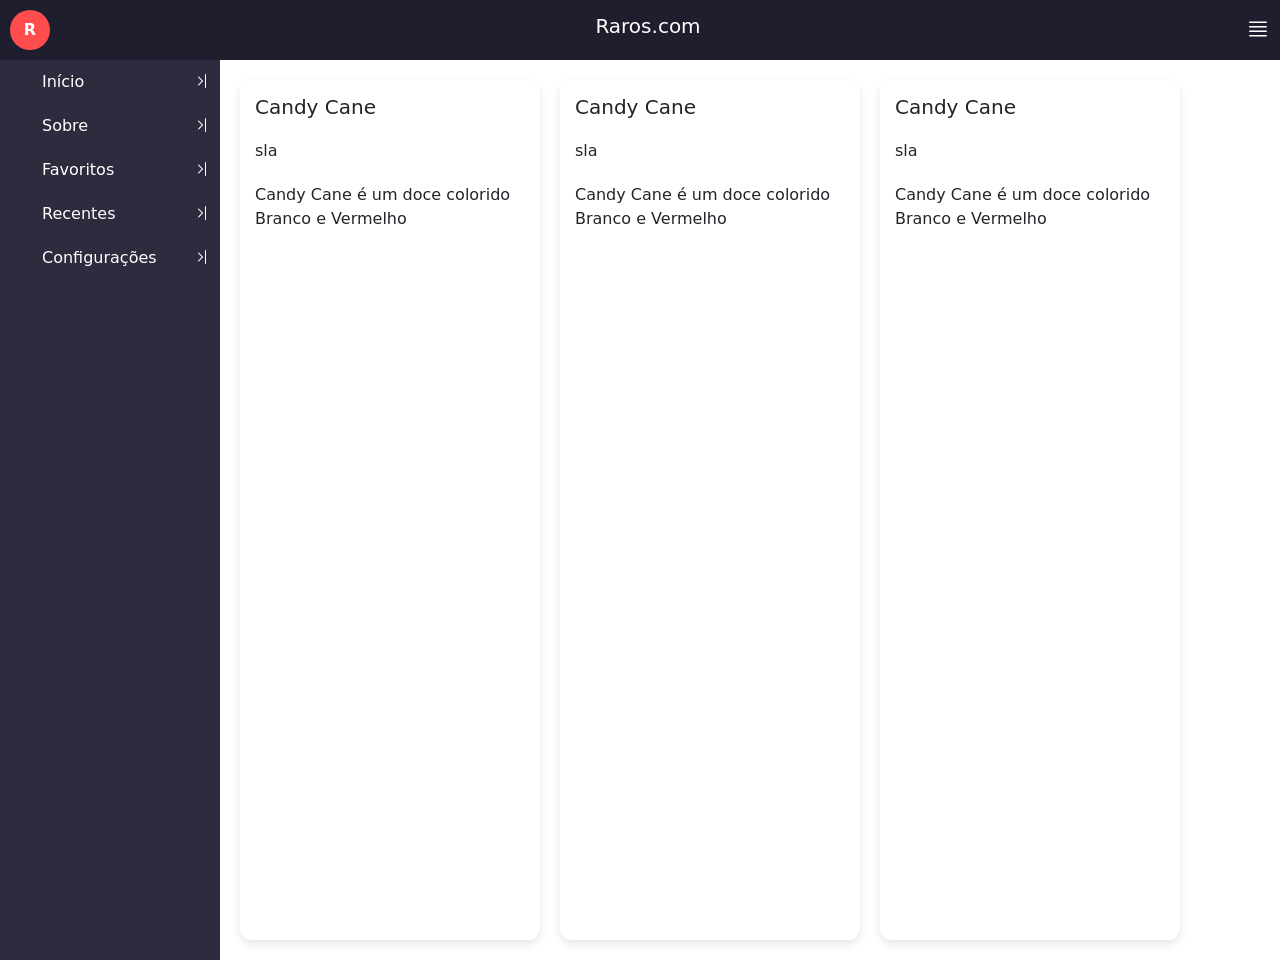
==== index.html @ c01b54f5 "att" ====
<!DOCTYPE html>
<html lang="pt-BR">

<head>
    <meta charset="UTF-8">
    <meta name="viewport" content="width=device-width, initial-scale=1.0">
    <title> Meu site! </title>
    <link rel="stylesheet" href="styles.css">
    <link href="https://cdn.jsdelivr.net/npm/bootstrap@5.3.8/dist/css/bootstrap.min.css" rel="stylesheet">
    <link rel="stylesheet" href="https://cdn.jsdelivr.net/npm/bootstrap-icons@1.11.3/font/bootstrap-icons.css">

</head>

<body>
    <header>
        <div class="logo">R</div>
        <h1 class="titulo-principal">Raros.com</h1>
        <div class="menu-hamburguer">
            <i class="bi bi-justify"></i>

        </div>

    </header>

    <section>
        <nav>
            <ul>
                <li>
                    <a href="#">
                        <div class="opcao">

                            <div class="icone-inicial">

                            </div>
                            <div class="rotulo">
                                Início
                            </div>
                            <div class="icone-final">
                                <i class="bi bi-chevron-bar-right"></i>
                            </div>

                        </div>

                    </a>
                </li>
                <li>
                    <a href="#">
                        <div class="opcao">

                            <div class="icone-inicial">

                            </div>
                            <div class="rotulo">
                                Sobre
                            </div>
                            <div class="icone-final">
                                <i class="bi bi-chevron-bar-right"></i>

                            </div>

                        </div>

                    </a>
                </li>
                <li>
                    <a href="#">
                        <div class="opcao">

                            <div class="icone-inicial">

                            </div>
                            <div class="rotulo">
                                Favoritos
                            </div>
                            <div class="icone-final">
                                <i class="bi bi-chevron-bar-right"></i>

                            </div>

                        </div>

                    </a>
                </li>
                <li>
                    <a href="#">
                        <div class="opcao">

                            <div class="icone-inicial">

                            </div>
                            <div class="rotulo">
                                Recentes
                            </div>
                            <div class="icone-final">
                                <i class="bi bi-chevron-bar-right"></i>

                            </div>

                        </div>

                    </a>
                </li>
                <li>
                    <a href="#">
                        <div class="opcao">

                            <div class="icone-inicial">

                            </div>
                            <div class="rotulo">
                                Configurações
                            </div>
                            <div class="icone-final">
                                <i class="bi bi-chevron-bar-right"></i>

                            </div>

                        </div>
                    </a>
                </li>
            </ul>

        </nav>

        <main>
            <div class="cartao">

                <section class="corpo-do-cartao">

                    <div class="titulo-da-noticia">
                        <h1>Candy Cane</h1>
                    </div>
                    <div class="classificacao-da-noticia">
                        <span class="categoria-da-noticia">
                            sla
                        </span>

                    </div>
                    <div class="descricao">
                        <p>Candy Cane é um doce colorido Branco e Vermelho</p>
                    </div>


                </section>
            </div>

            <div class="cartao">

                <section class="corpo-do-cartao">

                    <div class="titulo-da-noticia">
                        <h1>Candy Cane</h1>
                    </div>
                    <div class="classificacao-da-noticia">
                        <span class="categoria-da-noticia">
                            sla
                        </span>

                    </div>
                    <div class="descricao">
                        <p>Candy Cane é um doce colorido Branco e Vermelho</p>
                    </div>


                </section>
            </div>

            <div class="cartao">

                <section class="corpo-do-cartao">

                    <div class="titulo-da-noticia">
                        <h1>Candy Cane</h1>
                    </div>
                    <div class="classificacao-da-noticia">
                        <span class="categoria-da-noticia">
                            sla
                        </span>

                    </div>
                    <div class="descricao">
                        <p>Candy Cane é um doce colorido Branco e Vermelho</p>
                    </div>


                </section>
            </div>
        </main>
    </section>

    <footer>

    </footer>
</body>



</html>
---- styles.css ----
/* RESET BÁSICO */
* {
    margin: 0;
    padding: 0;
    box-sizing: border-box;
}

body {
    font-family: Arial, sans-serif;
    background: #f4f6f9;
}

/* HEADER */
header {
    display: flex;
    align-items: center;
    justify-content: space-between;
    background: #1e1e2f;
    color: white;
    padding: 10px 10px;
}

.logo {
    background: #ff4d4d;
    width: 40px;
    height: 40px;
    border-radius: 50%;
    display: flex;
    align-items: center;
    justify-content: center;
    font-weight: bold;
}

.titulo-principal {
    font-size: 20px;
}

.menu-hamburguer i {
    font-size: 24px;
    cursor: pointer;
}
.menu-hamburguer i:hover {
    color: #b1adad;
}

/* LAYOUT PRINCIPAL */
section {
    display: flex;
}

/* MENU LATERAL */
nav {
    width:220px;
    background: #2c2c3e;
    min-height: 100vh;
}

nav ul {
    list-style: none;
}

nav li a {
    text-decoration: none;
    color: white;
}

.opcao {
    display: flex;
    align-items: center;
    justify-content: space-between;
    padding: 10px;
    transition: 0.3s;
}

.opcao:hover {
    background: #3d3d55;
}

/* TEXTO DO MENU */
.rotulo {
    flex: 1;
    margin-left: 0px;
}

/* CONTEÚDO PRINCIPAL */
main {
    flex: 1;
    padding: 20px;
    display: flex;
    gap: 20px;
    flex-wrap: wrap;
}

/* CARTÕES */
.cartao {
    background: white;
    width: 300px;
    border-radius: 12px;
    box-shadow: 0px 4px 10px rgba(0,0,0,0.1);
    padding: 15px;
    transition: 0.3s;
}

.cartao:hover {
    transform: translateY(-5px);
}

/* CONTEÚDO DO CARTÃO */
.titulo-da-noticia h1 {
    font-size: 20px;
    margin-bottom: 10px;
}

.classificacao-da-noticia {
    margin-bottom: 10px;
}

.categoria {
    background: #ff4d4d;
    color: white;
    padding: 5px 10px;
    border-radius: 8px;
    font-size: 12px;
}

.descrição p {
    color: #555;
    font-size: 14px;
}

.corpo-do-cartao {
    display: flex;
    flex-direction: column;
    gap: 10px;
}

.titulo-da-noticia {
    font-size: 18px;
    font-weight: bold;
}

.descrição {
    font-size: 14px;
    color: #555;
}

.cartao {
    display: flex;
    flex-direction: column;
    justify-content: space-between;
}
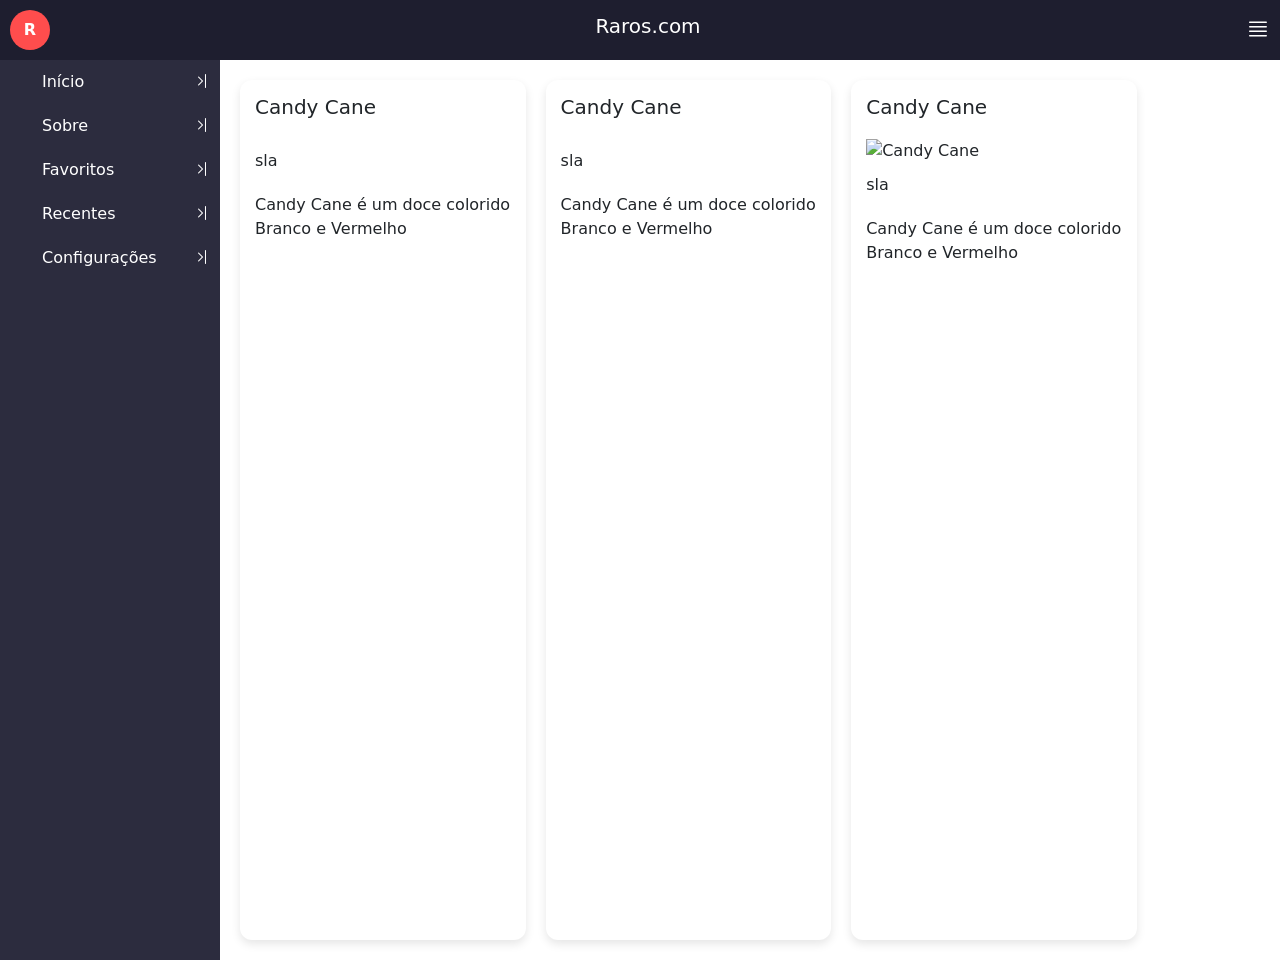
==== commit 31dcaba4: "add" ====
--- a/index.html
+++ b/index.html
@@ -124,12 +124,13 @@
 
         <main>
             <div class="cartao">
-
+                
                 <section class="corpo-do-cartao">
 
                     <div class="titulo-da-noticia">
                         <h1>Candy Cane</h1>
                     </div>
+                    <img src="https://picsum.photos/201/300?grayscale" alt="">
                     <div class="classificacao-da-noticia">
                         <span class="categoria-da-noticia">
                             sla
@@ -151,6 +152,7 @@
                     <div class="titulo-da-noticia">
                         <h1>Candy Cane</h1>
                     </div>
+                    <img src="https://picsum.photos/200/300?grayscale" alt="">
                     <div class="classificacao-da-noticia">
                         <span class="categoria-da-noticia">
                             sla
@@ -172,6 +174,7 @@
                     <div class="titulo-da-noticia">
                         <h1>Candy Cane</h1>
                     </div>
+                    <img src="https://picsum.photos/202/300?grayscale" alt="Candy Cane">
                     <div class="classificacao-da-noticia">
                         <span class="categoria-da-noticia">
                             sla
--- a/styles.css
+++ b/styles.css
@@ -95,6 +95,7 @@
 .cartao {
     background: white;
     width: 300px;
+    width: 28%;
     border-radius: 12px;
     box-shadow: 0px 4px 10px rgba(0,0,0,0.1);
     padding: 15px;
@@ -148,4 +149,31 @@
     display: flex;
     flex-direction: column;
     justify-content: space-between;
+}
+
+@media (max-width: 768px) {
+    section {
+        flex-direction: column;
+    }
+
+    nav {
+        width: 100%;
+        min-height: auto;
+    }
+
+    main {
+        justify-content: center;
+    }
+
+    .cartao {
+        max-width: 100%;
+    }
+    .logo {
+        width: 30px;
+        height: 30px;
+        font-size: 14px;
+    }
+    .titulo-da-principal {
+        font-size: 18px;
+    }
 }
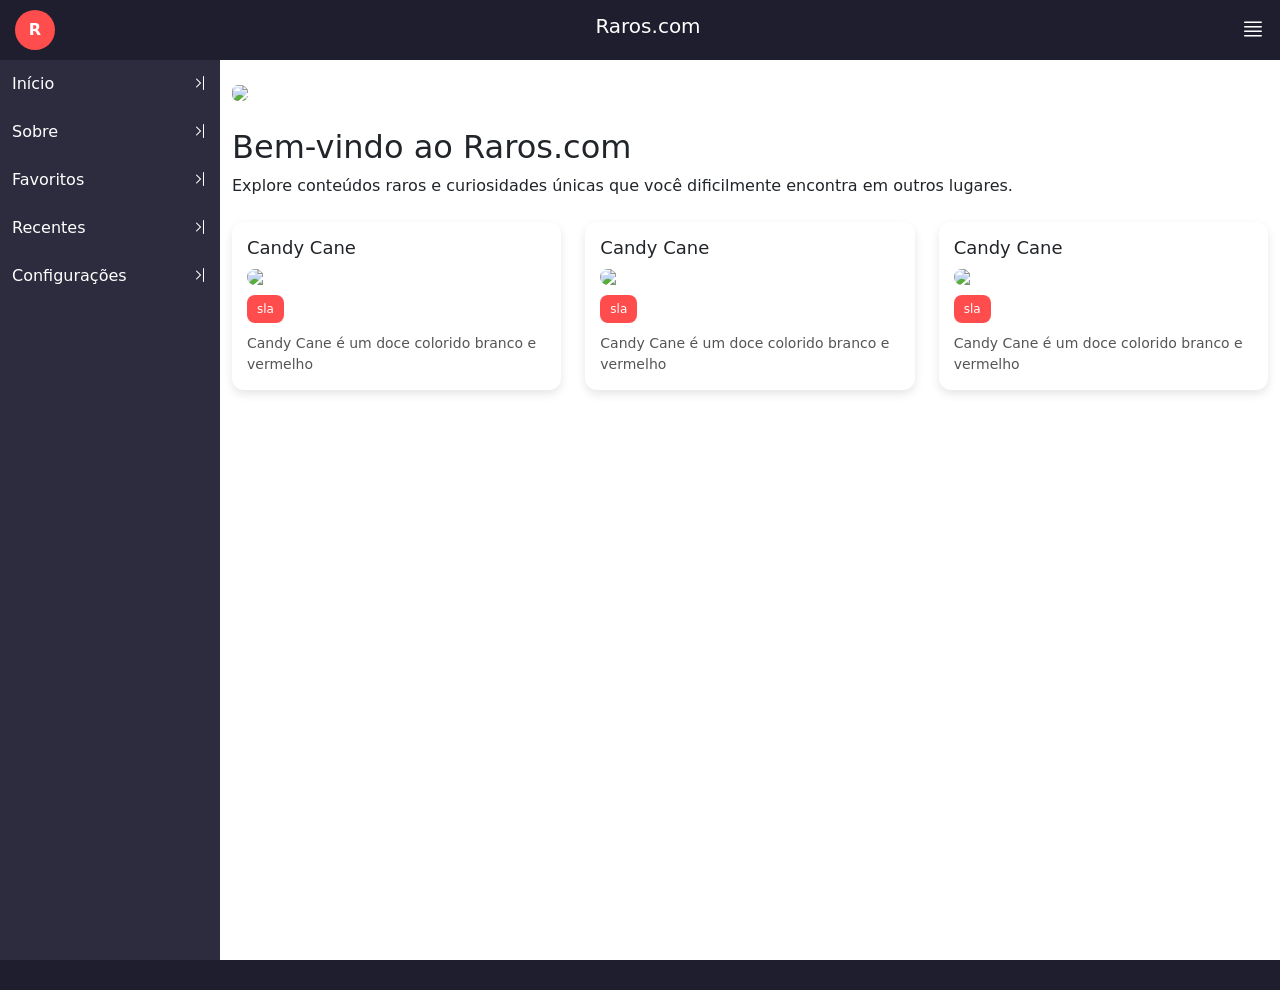
==== commit ce369fbb: "att" ====
--- a/index.html
+++ b/index.html
@@ -122,73 +122,55 @@
 
         </nav>
 
-        <main>
-            <div class="cartao">
-                
-                <section class="corpo-do-cartao">
+<main class="container-fluid">
 
-                    <div class="titulo-da-noticia">
+        <div class="mb-4">
+            <img src="https://picsum.photos/1200/300" class="img-fluid w-100 rounded">
+        </div>
+
+        <div class="mb-4">
+            <h2>Bem-vindo ao Raros.com</h2>
+            <p>Explore conteúdos raros e curiosidades únicas que você dificilmente encontra em outros lugares.</p>
+        </div>
+
+        <div class="row">
+
+            <div class="col-md-4 col-12 mb-4">
+                <div class="cartao">
+                    <div class="corpo-do-cartao">
                         <h1>Candy Cane</h1>
+                        <img src="https://picsum.photos/200/300?1">
+                        <span class="categoria-da-noticia">sla</span>
+                        <p>Candy Cane é um doce colorido branco e vermelho</p>
                     </div>
-                    <img src="https://picsum.photos/201/300?grayscale" alt="">
-                    <div class="classificacao-da-noticia">
-                        <span class="categoria-da-noticia">
-                            sla
-                        </span>
-
-                    </div>
-                    <div class="descricao">
-                        <p>Candy Cane é um doce colorido Branco e Vermelho</p>
-                    </div>
-
-
-                </section>
+                </div>
             </div>
 
-            <div class="cartao">
-
-                <section class="corpo-do-cartao">
-
-                    <div class="titulo-da-noticia">
+            <div class="col-md-4 col-12 mb-4">
+                <div class="cartao">
+                    <div class="corpo-do-cartao">
                         <h1>Candy Cane</h1>
+                        <img src="https://picsum.photos/200/300?2">
+                        <span class="categoria-da-noticia">sla</span>
+                        <p>Candy Cane é um doce colorido branco e vermelho</p>
                     </div>
-                    <img src="https://picsum.photos/200/300?grayscale" alt="">
-                    <div class="classificacao-da-noticia">
-                        <span class="categoria-da-noticia">
-                            sla
-                        </span>
-
-                    </div>
-                    <div class="descricao">
-                        <p>Candy Cane é um doce colorido Branco e Vermelho</p>
-                    </div>
-
-
-                </section>
+                </div>
             </div>
 
-            <div class="cartao">
+            <div class="col-md-4 col-12 mb-4">
+                <div class="cartao">
+                    <div class="corpo-do-cartao">
+                        <h1>Candy Cane</h1>
+                        <img src="https://picsum.photos/200/300?3">
+                        <span class="categoria-da-noticia">sla</span>
+                        <p>Candy Cane é um doce colorido branco e vermelho</p>
+                    </div>
+                </div>
+            </div>
 
-                <section class="corpo-do-cartao">
+        </div>
 
-                    <div class="titulo-da-noticia">
-                        <h1>Candy Cane</h1>
-                    </div>
-                    <img src="https://picsum.photos/202/300?grayscale" alt="Candy Cane">
-                    <div class="classificacao-da-noticia">
-                        <span class="categoria-da-noticia">
-                            sla
-                        </span>
-
-                    </div>
-                    <div class="descricao">
-                        <p>Candy Cane é um doce colorido Branco e Vermelho</p>
-                    </div>
-
-
-                </section>
-            </div>
-        </main>
+    </main>
     </section>
 
     <footer>
--- a/styles.css
+++ b/styles.css
@@ -1,4 +1,4 @@
-/* RESET BÁSICO */
+/* RESET */
 * {
     margin: 0;
     padding: 0;
@@ -17,7 +17,7 @@
     justify-content: space-between;
     background: #1e1e2f;
     color: white;
-    padding: 10px 10px;
+    padding: 10px 15px;
 }
 
 .logo {
@@ -39,27 +39,29 @@
     font-size: 24px;
     cursor: pointer;
 }
+
 .menu-hamburguer i:hover {
     color: #b1adad;
 }
 
-/* LAYOUT PRINCIPAL */
+/* LAYOUT */
 section {
     display: flex;
 }
 
 /* MENU LATERAL */
 nav {
-    width:220px;
+    width: 220px;
     background: #2c2c3e;
     min-height: 100vh;
 }
 
 nav ul {
     list-style: none;
+    padding: 0;
 }
 
-nav li a {
+nav a {
     text-decoration: none;
     color: white;
 }
@@ -68,7 +70,7 @@
     display: flex;
     align-items: center;
     justify-content: space-between;
-    padding: 10px;
+    padding: 12px;
     transition: 0.3s;
 }
 
@@ -76,29 +78,24 @@
     background: #3d3d55;
 }
 
-/* TEXTO DO MENU */
+/* TEXTO MENU */
 .rotulo {
     flex: 1;
-    margin-left: 0px;
 }
 
-/* CONTEÚDO PRINCIPAL */
+/* MAIN */
 main {
     flex: 1;
     padding: 20px;
-    display: flex;
-    gap: 20px;
-    flex-wrap: wrap;
 }
 
-/* CARTÕES */
+/* CARDS (mantendo seu estilo) */
 .cartao {
     background: white;
-    width: 300px;
-    width: 28%;
     border-radius: 12px;
     box-shadow: 0px 4px 10px rgba(0,0,0,0.1);
     padding: 15px;
+    height: 100%;
     transition: 0.3s;
 }
 
@@ -106,52 +103,51 @@
     transform: translateY(-5px);
 }
 
-/* CONTEÚDO DO CARTÃO */
-.titulo-da-noticia h1 {
-    font-size: 20px;
-    margin-bottom: 10px;
-}
-
-.classificacao-da-noticia {
-    margin-bottom: 10px;
-}
-
-.categoria {
-    background: #ff4d4d;
-    color: white;
-    padding: 5px 10px;
-    border-radius: 8px;
-    font-size: 12px;
-}
-
-.descrição p {
-    color: #555;
-    font-size: 14px;
-}
-
+/* CONTEÚDO DO CARD */
 .corpo-do-cartao {
     display: flex;
     flex-direction: column;
     gap: 10px;
 }
 
-.titulo-da-noticia {
+.corpo-do-cartao h1 {
     font-size: 18px;
-    font-weight: bold;
+    margin: 0;
 }
 
-.descrição {
+.corpo-do-cartao img {
+    width: 100%;
+    border-radius: 8px;
+}
+
+/* CATEGORIA */
+.categoria-da-noticia {
+    background: #ff4d4d;
+    color: white;
+    padding: 5px 10px;
+    border-radius: 8px;
+    font-size: 12px;
+    width: fit-content;
+}
+
+/* TEXTO */
+.corpo-do-cartao p {
     font-size: 14px;
     color: #555;
+    margin: 0;
 }
 
-.cartao {
-    display: flex;
-    flex-direction: column;
-    justify-content: space-between;
+/* FOOTER */
+footer {
+    background: #1e1e2f;
+    color: white;
+    text-align: center;
+    padding: 15px;
 }
 
+/* RESPONSIVO */
 @media (max-width: 768px) {
+
     section {
         flex-direction: column;
     }
@@ -162,18 +158,16 @@
     }
 
     main {
-        justify-content: center;
+        padding: 10px;
     }
 
-    .cartao {
-        max-width: 100%;
-    }
     .logo {
         width: 30px;
         height: 30px;
         font-size: 14px;
     }
-    .titulo-da-principal {
-        font-size: 18px;
+
+    .titulo-principal {
+        font-size: 16px;
     }
 }
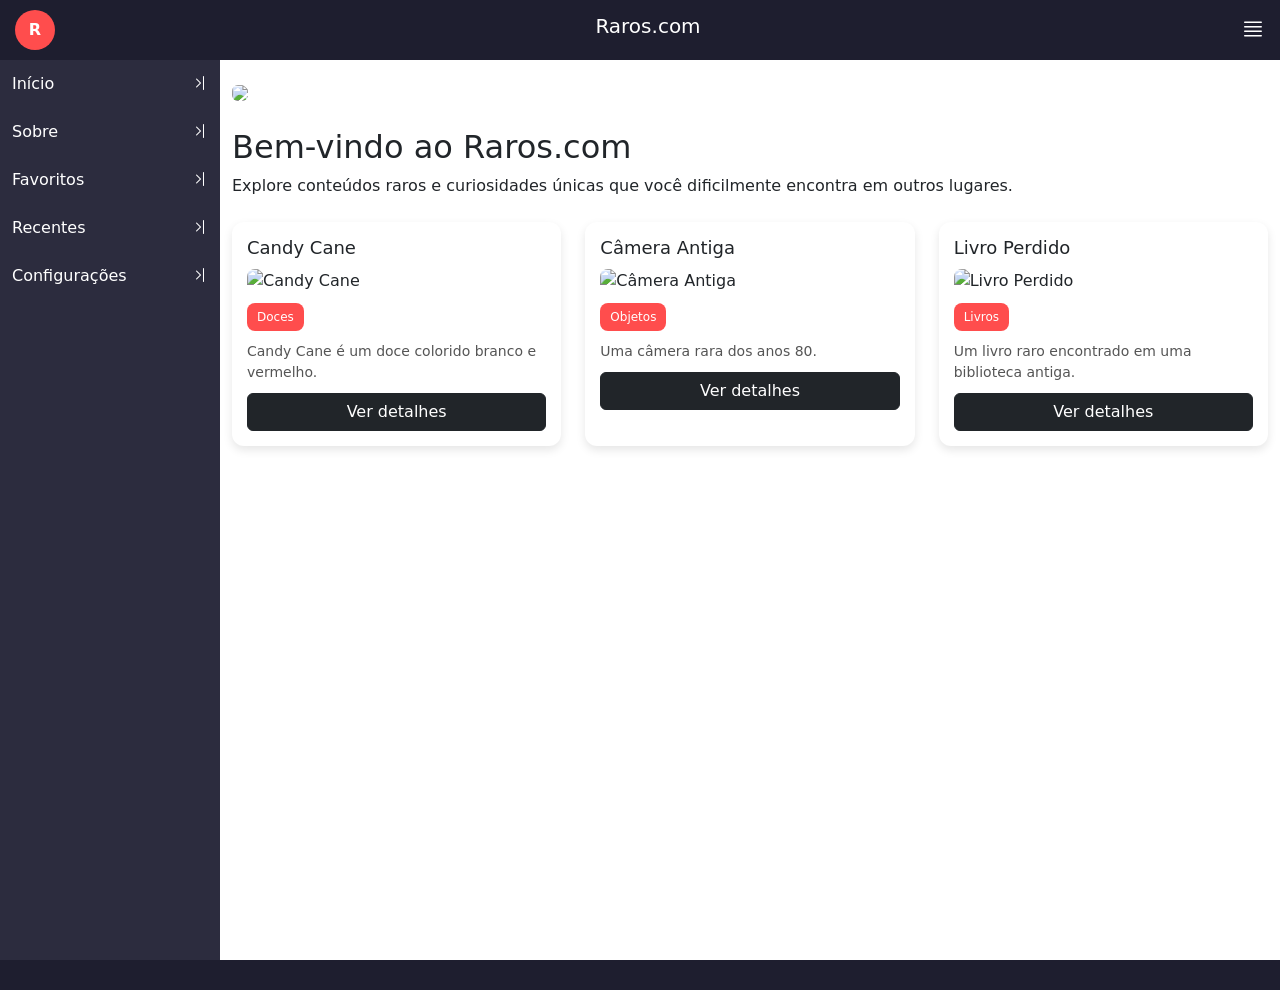
==== commit a4234392: "add" ====
--- a/index.html
+++ b/index.html
@@ -133,42 +133,7 @@
             <p>Explore conteúdos raros e curiosidades únicas que você dificilmente encontra em outros lugares.</p>
         </div>
 
-        <div class="row">
-
-            <div class="col-md-4 col-12 mb-4">
-                <div class="cartao">
-                    <div class="corpo-do-cartao">
-                        <h1>Candy Cane</h1>
-                        <img src="https://picsum.photos/200/300?1">
-                        <span class="categoria-da-noticia">sla</span>
-                        <p>Candy Cane é um doce colorido branco e vermelho</p>
-                    </div>
-                </div>
-            </div>
-
-            <div class="col-md-4 col-12 mb-4">
-                <div class="cartao">
-                    <div class="corpo-do-cartao">
-                        <h1>Candy Cane</h1>
-                        <img src="https://picsum.photos/200/300?2">
-                        <span class="categoria-da-noticia">sla</span>
-                        <p>Candy Cane é um doce colorido branco e vermelho</p>
-                    </div>
-                </div>
-            </div>
-
-            <div class="col-md-4 col-12 mb-4">
-                <div class="cartao">
-                    <div class="corpo-do-cartao">
-                        <h1>Candy Cane</h1>
-                        <img src="https://picsum.photos/200/300?3">
-                        <span class="categoria-da-noticia">sla</span>
-                        <p>Candy Cane é um doce colorido branco e vermelho</p>
-                    </div>
-                </div>
-            </div>
-
-        </div>
+       <div class="row" id="cards-container"></div>
 
     </main>
     </section>
@@ -176,6 +141,8 @@
     <footer>
 
     </footer>
+
+    <script src="/Script.js"></script>
 </body>
 
 
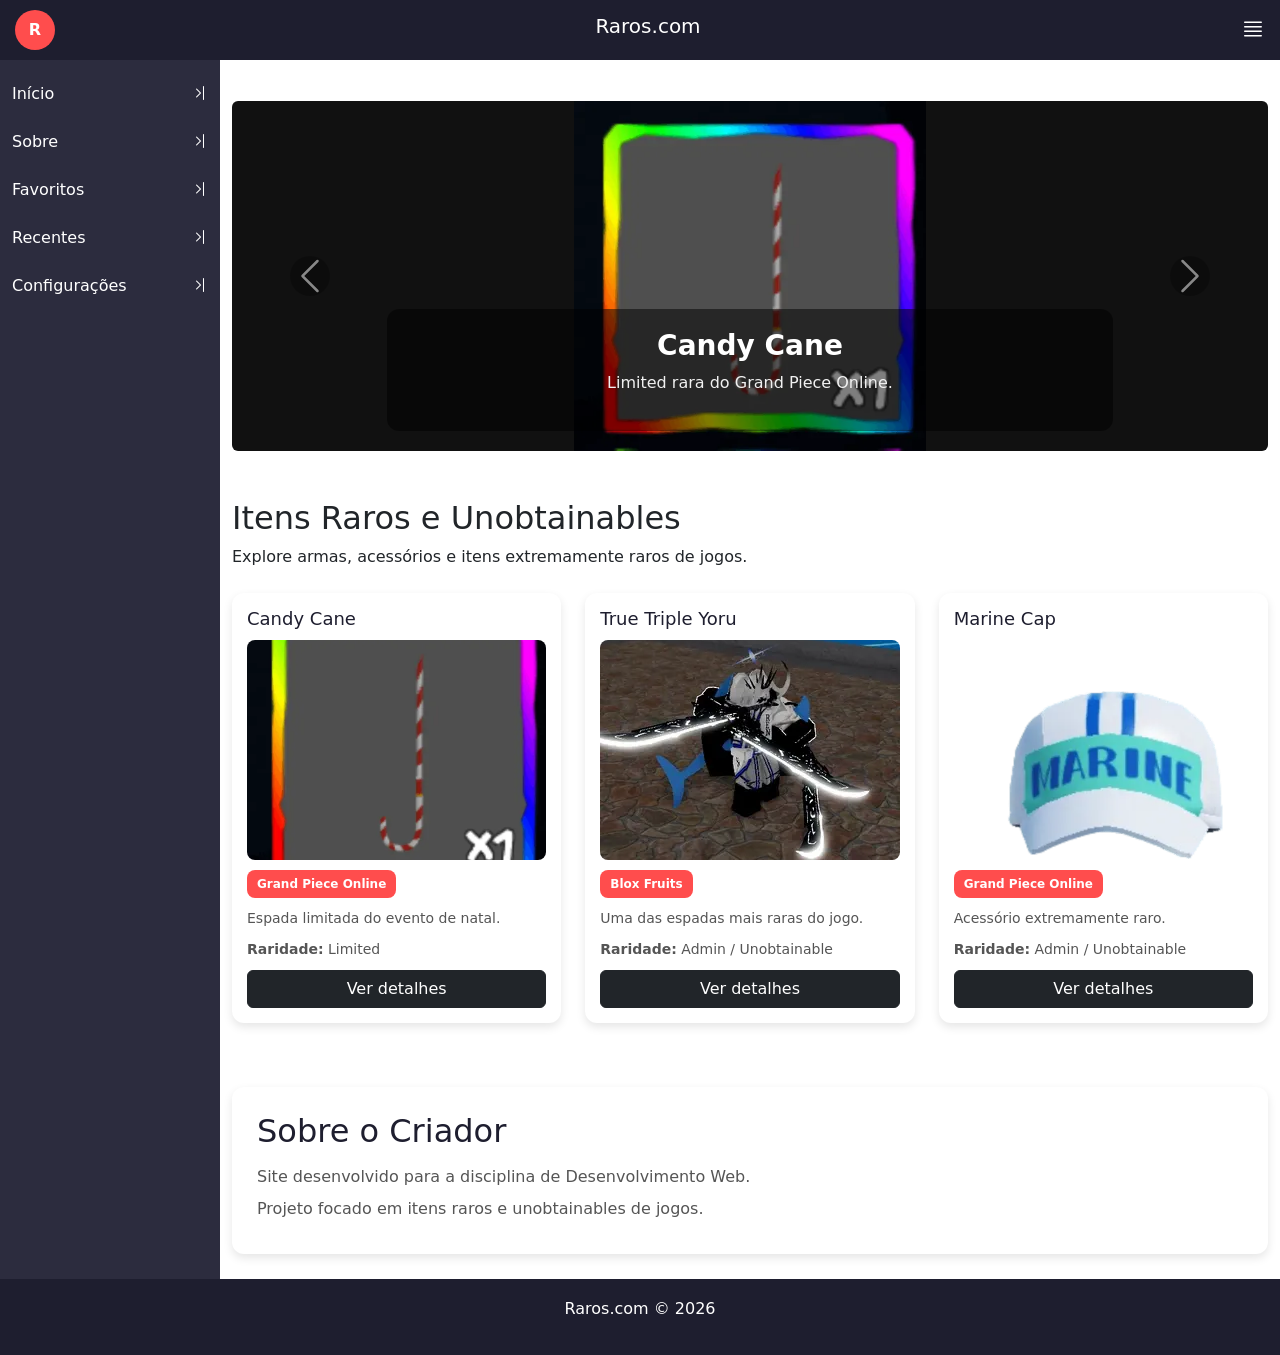
==== commit 4cd7d00a: "att" ====
--- a/index.html
+++ b/index.html
@@ -2,20 +2,33 @@
 <html lang="pt-BR">
 
 <head>
+
     <meta charset="UTF-8">
+
     <meta name="viewport" content="width=device-width, initial-scale=1.0">
-    <title> Meu site! </title>
+
+    <title>Raros.com</title>
+
     <link rel="stylesheet" href="styles.css">
-    <link href="https://cdn.jsdelivr.net/npm/bootstrap@5.3.8/dist/css/bootstrap.min.css" rel="stylesheet">
-    <link rel="stylesheet" href="https://cdn.jsdelivr.net/npm/bootstrap-icons@1.11.3/font/bootstrap-icons.css">
+
+    <link href="https://cdn.jsdelivr.net/npm/bootstrap@5.3.8/dist/css/bootstrap.min.css"
+        rel="stylesheet">
+
+    <link rel="stylesheet"
+        href="https://cdn.jsdelivr.net/npm/bootstrap-icons@1.11.3/font/bootstrap-icons.css">
 
 </head>
 
 <body>
+
     <header>
+
         <div class="logo">R</div>
+
         <h1 class="titulo-principal">Raros.com</h1>
+
         <div class="menu-hamburguer">
+
             <i class="bi bi-justify"></i>
 
         </div>
@@ -23,128 +36,247 @@
     </header>
 
     <section>
+
         <nav>
+
             <ul>
-                <li>
-                    <a href="#">
-                        <div class="opcao">
-
-                            <div class="icone-inicial">
-
-                            </div>
+
+                <li>
+
+                    <a href="index.html">
+
+                        <div class="opcao">
+
+                            <div class="icone-inicial"></div>
+
                             <div class="rotulo">
                                 Início
                             </div>
-                            <div class="icone-final">
-                                <i class="bi bi-chevron-bar-right"></i>
-                            </div>
-
-                        </div>
-
-                    </a>
-                </li>
-                <li>
-                    <a href="#">
-                        <div class="opcao">
-
-                            <div class="icone-inicial">
-
-                            </div>
+
+                            <div class="icone-final">
+                                <i class="bi bi-chevron-bar-right"></i>
+                            </div>
+
+                        </div>
+
+                    </a>
+
+                </li>
+
+                <li>
+
+                    <a href="#">
+
+                        <div class="opcao">
+
+                            <div class="icone-inicial"></div>
+
                             <div class="rotulo">
                                 Sobre
                             </div>
-                            <div class="icone-final">
-                                <i class="bi bi-chevron-bar-right"></i>
-
-                            </div>
-
-                        </div>
-
-                    </a>
-                </li>
-                <li>
-                    <a href="#">
-                        <div class="opcao">
-
-                            <div class="icone-inicial">
-
-                            </div>
+
+                            <div class="icone-final">
+                                <i class="bi bi-chevron-bar-right"></i>
+                            </div>
+
+                        </div>
+
+                    </a>
+
+                </li>
+
+                <li>
+
+                    <a href="#">
+
+                        <div class="opcao">
+
+                            <div class="icone-inicial"></div>
+
                             <div class="rotulo">
                                 Favoritos
                             </div>
-                            <div class="icone-final">
-                                <i class="bi bi-chevron-bar-right"></i>
-
-                            </div>
-
-                        </div>
-
-                    </a>
-                </li>
-                <li>
-                    <a href="#">
-                        <div class="opcao">
-
-                            <div class="icone-inicial">
-
-                            </div>
+
+                            <div class="icone-final">
+                                <i class="bi bi-chevron-bar-right"></i>
+                            </div>
+
+                        </div>
+
+                    </a>
+
+                </li>
+
+                <li>
+
+                    <a href="#">
+
+                        <div class="opcao">
+
+                            <div class="icone-inicial"></div>
+
                             <div class="rotulo">
                                 Recentes
                             </div>
-                            <div class="icone-final">
-                                <i class="bi bi-chevron-bar-right"></i>
-
-                            </div>
-
-                        </div>
-
-                    </a>
-                </li>
-                <li>
-                    <a href="#">
-                        <div class="opcao">
-
-                            <div class="icone-inicial">
-
-                            </div>
+
+                            <div class="icone-final">
+                                <i class="bi bi-chevron-bar-right"></i>
+                            </div>
+
+                        </div>
+
+                    </a>
+
+                </li>
+
+                <li>
+
+                    <a href="#">
+
+                        <div class="opcao">
+
+                            <div class="icone-inicial"></div>
+
                             <div class="rotulo">
                                 Configurações
                             </div>
-                            <div class="icone-final">
-                                <i class="bi bi-chevron-bar-right"></i>
-
-                            </div>
-
-                        </div>
-                    </a>
-                </li>
+
+                            <div class="icone-final">
+                                <i class="bi bi-chevron-bar-right"></i>
+                            </div>
+
+                        </div>
+
+                    </a>
+
+                </li>
+
             </ul>
 
         </nav>
 
-<main class="container-fluid">
-
-        <div class="mb-4">
-            <img src="https://picsum.photos/1200/300" class="img-fluid w-100 rounded">
-        </div>
-
-        <div class="mb-4">
-            <h2>Bem-vindo ao Raros.com</h2>
-            <p>Explore conteúdos raros e curiosidades únicas que você dificilmente encontra em outros lugares.</p>
-        </div>
-
-       <div class="row" id="cards-container"></div>
-
-    </main>
+        <main class="container-fluid">
+
+            <!-- CARROSSEL -->
+
+            <div id="carouselExample"
+                class="carousel slide mb-5 mt-3">
+
+                <div class="carousel-inner">
+
+                    <div class="carousel-item active">
+
+                        <img src="./img do site/cc.webp"
+                            class="d-block w-100 rounded">
+
+                        <div class="carousel-caption d-none d-md-block">
+
+                            <h5>Candy Cane</h5>
+
+                            <p>Limited rara do Grand Piece Online.</p>
+
+                        </div>
+
+                    </div>
+
+                    <div class="carousel-item">
+
+                        <img src="./img do site/triple yoru.webp"
+                            class="d-block w-100 rounded">
+
+                        <div class="carousel-caption d-none d-md-block">
+
+                            <h5>True Triple Yoru</h5>
+
+                            <p>Uma das armas mais raras do Blox Fruits.</p>
+
+                        </div>
+
+                    </div>
+
+                    <div class="carousel-item">
+
+                        <img src="./img do site/marine cap.webp"
+                            class="d-block w-100 rounded">
+
+                        <div class="carousel-caption d-none d-md-block">
+
+                            <h5>Marine Cap</h5>
+
+                            <p>Item raro e valorizado no GPO.</p>
+
+                        </div>
+
+                    </div>
+
+                </div>
+
+                <button class="carousel-control-prev"
+                    type="button"
+                    data-bs-target="#carouselExample"
+                    data-bs-slide="prev">
+
+                    <span class="carousel-control-prev-icon"></span>
+
+                </button>
+
+                <button class="carousel-control-next"
+                    type="button"
+                    data-bs-target="#carouselExample"
+                    data-bs-slide="next">
+
+                    <span class="carousel-control-next-icon"></span>
+
+                </button>
+
+            </div>
+
+            <!-- TEXTO PRINCIPAL -->
+
+            <div class="mb-4">
+
+                <h2>Itens Raros e Unobtainables</h2>
+
+                <p>
+                    Explore armas, acessórios e itens extremamente raros de jogos.
+                </p>
+
+            </div>
+
+            <!-- CARDS DINÂMICOS -->
+
+            <div class="row" id="cards-container"></div>
+
+            <!-- SOBRE -->
+
+            <section class="sobre-mim">
+
+                <h2>Sobre o Criador</h2>
+
+                <p>
+                    Site desenvolvido para a disciplina de Desenvolvimento Web.
+                </p>
+
+                <p>
+                    Projeto focado em itens raros e unobtainables de jogos.
+                </p>
+
+            </section>
+
+        </main>
+
     </section>
 
     <footer>
 
+        <p>Raros.com © 2026</p>
+
     </footer>
 
-    <script src="/Script.js"></script>
+    <script src="https://cdn.jsdelivr.net/npm/bootstrap@5.3.8/dist/js/bootstrap.bundle.min.js"></script>
+
+    <script src="Script.js"></script>
+
 </body>
 
-
-
 </html>
--- a/styles.css
+++ b/styles.css
@@ -5,6 +5,7 @@
     box-sizing: border-box;
 }
 
+/* BODY */
 body {
     font-family: Arial, sans-serif;
     background: #f4f6f9;
@@ -44,16 +45,20 @@
     color: #b1adad;
 }
 
+/* ===================================== */
 /* LAYOUT */
-section {
-    display: flex;
+/* ===================================== */
+
+body > section {
+    display: flex;
+    min-height: calc(100vh - 60px);
 }
 
 /* MENU LATERAL */
 nav {
     width: 220px;
     background: #2c2c3e;
-    min-height: 100vh;
+    padding-top: 10px;
 }
 
 nav ul {
@@ -83,13 +88,19 @@
     flex: 1;
 }
 
+/* ===================================== */
 /* MAIN */
+/* ===================================== */
+
 main {
     flex: 1;
-    padding: 20px;
-}
-
-/* CARDS (mantendo seu estilo) */
+    padding: 25px;
+}
+
+/* ===================================== */
+/* CARDS */
+/* ===================================== */
+
 .cartao {
     background: white;
     border-radius: 12px;
@@ -97,10 +108,12 @@
     padding: 15px;
     height: 100%;
     transition: 0.3s;
+    overflow: hidden;
 }
 
 .cartao:hover {
     transform: translateY(-5px);
+    box-shadow: 0px 8px 18px rgba(0,0,0,0.2);
 }
 
 /* CONTEÚDO DO CARD */
@@ -113,10 +126,13 @@
 .corpo-do-cartao h1 {
     font-size: 18px;
     margin: 0;
+    color: #1e1e2f;
 }
 
 .corpo-do-cartao img {
     width: 100%;
+    height: 220px;
+    object-fit: cover;
     border-radius: 8px;
 }
 
@@ -128,6 +144,7 @@
     border-radius: 8px;
     font-size: 12px;
     width: fit-content;
+    font-weight: bold;
 }
 
 /* TEXTO */
@@ -135,26 +152,118 @@
     font-size: 14px;
     color: #555;
     margin: 0;
-}
-
+    line-height: 1.5;
+}
+
+/* BOTÃO */
+.btn-dark {
+    margin-top: auto;
+    border-radius: 8px;
+}
+
+/* ===================================== */
 /* FOOTER */
+/* ===================================== */
+
 footer {
     background: #1e1e2f;
     color: white;
     text-align: center;
+    padding: 18px;
+}
+
+/* ===================================== */
+/* CARROSSEL */
+/* ===================================== */
+
+.carousel {
+    margin-bottom: 40px;
+}
+
+.carousel img {
+    height: 350px;
+    width: 100%;
+    object-fit: contain;
+    background: #111;
+    border-radius: 12px;
+}
+
+.carousel-caption {
+    background: rgba(0, 0, 0, 0.5);
     padding: 15px;
-}
-
+    border-radius: 12px;
+}
+
+.carousel-caption h5 {
+    font-size: 28px;
+    font-weight: bold;
+    color: white;
+}
+
+.carousel-caption p {
+    color: #f1f1f1;
+    font-size: 16px;
+}
+
+/* BOTÕES DO CARROSSEL */
+
+.carousel-control-prev-icon,
+.carousel-control-next-icon {
+    background-color: rgba(0, 0, 0, 0.5);
+    border-radius: 50%;
+    padding: 20px;
+}
+
+/* ===================================== */
+/* SOBRE */
+/* ===================================== */
+
+.sobre-mim {
+    background: white;
+    padding: 25px;
+    border-radius: 12px;
+    box-shadow: 0px 4px 10px rgba(0,0,0,0.1);
+    margin-top: 40px;
+}
+
+.sobre-mim h2 {
+    margin-bottom: 15px;
+    color: #1e1e2f;
+}
+
+.sobre-mim p {
+    margin-bottom: 8px;
+    color: #555;
+}
+
+/* ===================================== */
+/* DETALHES */
+/* ===================================== */
+
+#detalhes-container .cartao {
+    padding: 20px;
+}
+
+#detalhes-container img {
+    width: 100%;
+    max-height: 450px;
+    object-fit: contain;
+    background: #111;
+    border-radius: 12px;
+}
+
+/* ===================================== */
 /* RESPONSIVO */
+/* ===================================== */
+
 @media (max-width: 768px) {
 
-    section {
+    body > section {
         flex-direction: column;
     }
 
     nav {
         width: 100%;
-        min-height: auto;
     }
 
     main {
@@ -170,4 +279,20 @@
     .titulo-principal {
         font-size: 16px;
     }
+
+    .carousel img {
+        height: 220px;
+    }
+
+    .carousel-caption h5 {
+        font-size: 18px;
+    }
+
+    .carousel-caption p {
+        font-size: 12px;
+    }
+
+    .corpo-do-cartao img {
+        height: 180px;
+    }
 }
